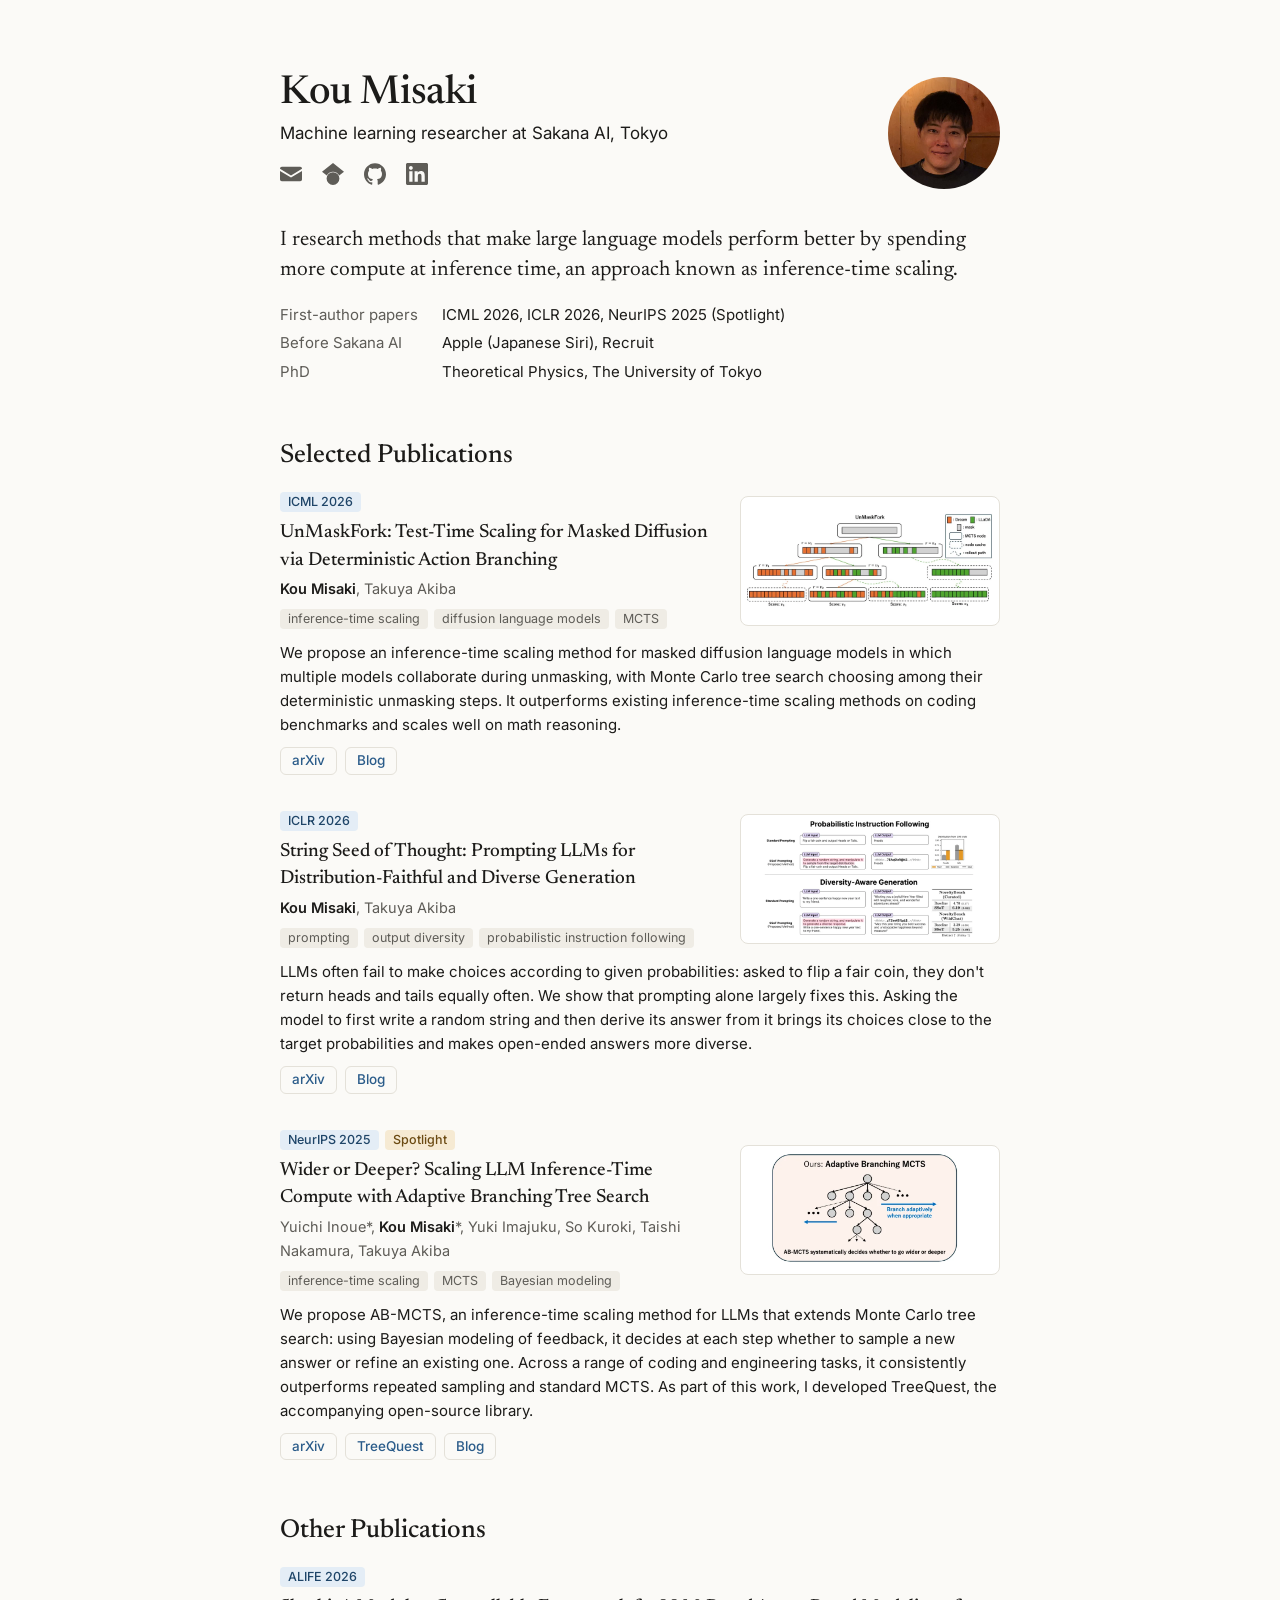
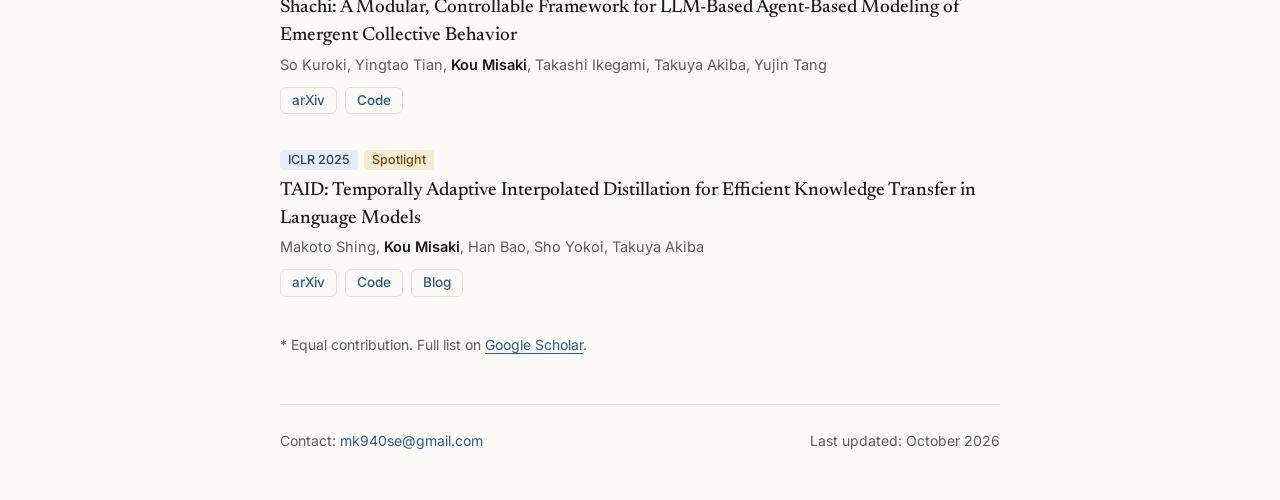
==== index.html @ fa9f0eda "Put each figure beside the title and tags with the summary below; rename sections; use the AB-MCTS s" ====
<!doctype html>
<html lang="en">
<head>
<meta charset="utf-8">
<meta name="viewport" content="width=device-width, initial-scale=1">
<title>Kou Misaki — Machine learning researcher</title>
<meta name="description" content="Kou Misaki is a machine learning researcher at Sakana AI working on inference-time scaling for large language models.">
<link rel="canonical" href="https://koumisaki.com/">
<meta property="og:type" content="profile">
<meta property="og:title" content="Kou Misaki — Machine learning researcher">
<meta property="og:description" content="Research Engineer at Sakana AI working on inference-time scaling for large language models.">
<meta property="og:url" content="https://koumisaki.com/">
<meta property="og:image" content="https://koumisaki.com/images/portrait.jpg">
<meta property="profile:first_name" content="Kou">
<meta property="profile:last_name" content="Misaki">
<meta name="twitter:card" content="summary">
<link rel="icon" type="image/svg+xml" href="/favicon.svg">
<script type="application/ld+json">
{
  "@context": "https://schema.org",
  "@type": "ProfilePage",
  "mainEntity": {
    "@type": "Person",
    "name": "Kou Misaki",
    "alternateName": "三崎 航",
    "url": "https://koumisaki.com/",
    "image": "https://koumisaki.com/images/portrait.jpg",
    "jobTitle": "Research Engineer",
    "worksFor": {"@type": "Organization", "name": "Sakana AI"},
    "alumniOf": {"@type": "CollegeOrUniversity", "name": "The University of Tokyo"},
    "sameAs": [
      "https://scholar.google.com/citations?user=8kL-3m4AAAAJ",
      "https://github.com/takkyu2",
      "https://www.linkedin.com/in/kou-misaki/"
    ]
  }
}
</script>
<link rel="preconnect" href="https://fonts.googleapis.com">
<link rel="preconnect" href="https://fonts.gstatic.com" crossorigin>
<link rel="stylesheet" href="https://fonts.googleapis.com/css2?family=Inter:wght@400;500;600&family=Newsreader:opsz,wght@6..72,400;6..72,500&display=swap">
<link rel="stylesheet" href="/style.css">
</head>
<body>
<div class="page">
<main>
<header class="profile">
<div class="intro">
<div class="intro-text">
<h1>Kou Misaki</h1>
<p class="role">Machine learning researcher at Sakana AI, Tokyo</p>
<ul class="links" role="list">
<li><a class="email" href="#" data-user="mk940se" data-domain="gmail.com" aria-label="Email" title="Email"><svg viewBox="0 0 24 24" aria-hidden="true"><path d="M2 4h20a2 2 0 0 1 2 2v.4l-12 7.2L0 6.4V6a2 2 0 0 1 2-2zm-2 4.7 12 7.2 12-7.2V18a2 2 0 0 1-2 2H2a2 2 0 0 1-2-2z"/></svg></a></li>
<li><a href="https://scholar.google.com/citations?user=8kL-3m4AAAAJ" aria-label="Google Scholar" title="Google Scholar"><svg viewBox="0 0 24 24" aria-hidden="true"><path d="M5.242 13.769L0 9.5 12 0l12 9.5-5.242 4.269C17.548 11.249 14.978 9.5 12 9.5c-2.977 0-5.548 1.748-6.758 4.269zM12 10a7 7 0 1 0 0 14 7 7 0 0 0 0-14z"/></svg></a></li>
<li><a href="https://github.com/takkyu2" aria-label="GitHub" title="GitHub"><svg viewBox="0 0 24 24" aria-hidden="true"><path d="M12 .297c-6.63 0-12 5.373-12 12 0 5.303 3.438 9.8 8.205 11.385.6.113.82-.258.82-.577 0-.285-.01-1.04-.015-2.04-3.338.724-4.042-1.61-4.042-1.61C4.422 18.07 3.633 17.7 3.633 17.7c-1.087-.744.084-.729.084-.729 1.205.084 1.838 1.236 1.838 1.236 1.07 1.835 2.809 1.305 3.495.998.108-.776.417-1.305.76-1.605-2.665-.3-5.466-1.332-5.466-5.93 0-1.31.465-2.38 1.235-3.22-.135-.303-.54-1.523.105-3.176 0 0 1.005-.322 3.3 1.23.96-.267 1.98-.399 3-.405 1.02.006 2.04.138 3 .405 2.28-1.552 3.285-1.23 3.285-1.23.645 1.653.24 2.873.12 3.176.765.84 1.23 1.91 1.23 3.22 0 4.61-2.805 5.625-5.475 5.92.42.36.81 1.096.81 2.22 0 1.606-.015 2.896-.015 3.286 0 .315.21.69.825.57C20.565 22.092 24 17.592 24 12.297c0-6.627-5.373-12-12-12"/></svg></a></li>
<li><a href="https://www.linkedin.com/in/kou-misaki/" aria-label="LinkedIn" title="LinkedIn"><svg viewBox="0 0 24 24" aria-hidden="true"><path d="M20.447 20.452h-3.554v-5.569c0-1.328-.027-3.037-1.852-3.037-1.853 0-2.136 1.445-2.136 2.939v5.667H9.351V9h3.414v1.561h.046c.477-.9 1.637-1.85 3.37-1.85 3.601 0 4.267 2.37 4.267 5.455v6.286zM5.337 7.433c-1.144 0-2.063-.926-2.063-2.065 0-1.138.92-2.063 2.063-2.063 1.14 0 2.064.925 2.064 2.063 0 1.139-.925 2.065-2.064 2.065zm1.782 13.019H3.555V9h3.564v11.452zM22.225 0H1.771C.792 0 0 .774 0 1.729v20.542C0 23.227.792 24 1.771 24h20.451C23.2 24 24 23.227 24 22.271V1.729C24 .774 23.2 0 22.222 0h.003z"/></svg></a></li>
</ul>
</div>
<img class="portrait" src="/images/portrait.jpg" width="112" height="112" alt="Portrait of Kou Misaki">
</div>
<p class="lead">I research methods that make large language models perform better by spending more compute at inference time, an approach known as inference-time scaling.</p>
<dl class="facts">
<dt>First-author papers</dt><dd>ICML&nbsp;2026, ICLR&nbsp;2026, NeurIPS&nbsp;2025&nbsp;(Spotlight)</dd>
<dt>Before Sakana AI</dt><dd>Apple (Japanese Siri), Recruit</dd>
<dt>PhD</dt><dd>Theoretical Physics, The University of Tokyo</dd>
</dl>
</header>

<section id="selected-publications" aria-labelledby="selected-heading">
<h2 id="selected-heading">Selected Publications</h2>
<ol class="papers" role="list">
<li class="paper" data-arxiv="2602.04344">
<div class="paper-head">
<div class="paper-meta">
<p class="venue"><span class="badge">ICML 2026</span></p>
<a class="paper-title" href="https://arxiv.org/abs/2602.04344">UnMaskFork: Test-Time Scaling for Masked Diffusion via Deterministic Action Branching</a>
<p class="authors"><strong>Kou Misaki</strong>, Takuya Akiba</p>
<ul class="keywords" role="list"><li>inference-time scaling</li><li>diffusion language models</li><li>MCTS</li></ul>
</div>
<a class="thumb" href="https://pub.sakana.ai/umf/" tabindex="-1" aria-hidden="true"><img src="/images/papers/unmaskfork.webp" width="720" height="280" alt="" loading="lazy" decoding="async"></a>
</div>
<p class="tldr">We propose an inference-time scaling method for masked diffusion language models in which multiple models collaborate during unmasking, with Monte Carlo tree search choosing among their deterministic unmasking steps. It outperforms existing inference-time scaling methods on coding benchmarks and scales well on math reasoning.</p>
<p class="paper-links"><a href="https://arxiv.org/abs/2602.04344">arXiv</a> <a href="https://pub.sakana.ai/umf/">Blog</a></p>
</li>
<li class="paper" data-arxiv="2510.21150">
<div class="paper-head">
<div class="paper-meta">
<p class="venue"><span class="badge">ICLR 2026</span></p>
<a class="paper-title" href="https://arxiv.org/abs/2510.21150">String Seed of Thought: Prompting LLMs for Distribution-Faithful and Diverse Generation</a>
<p class="authors"><strong>Kou Misaki</strong>, Takuya Akiba</p>
<ul class="keywords" role="list"><li>prompting</li><li>output diversity</li><li>probabilistic instruction following</li></ul>
</div>
<a class="thumb" href="https://pub.sakana.ai/ssot/" tabindex="-1" aria-hidden="true"><img src="/images/papers/ssot.webp" width="720" height="378" alt="" loading="lazy" decoding="async"></a>
</div>
<p class="tldr">LLMs often fail to make choices according to given probabilities: asked to flip a fair coin, they don't return heads and tails equally often. We show that prompting alone largely fixes this. Asking the model to first write a random string and then derive its answer from it brings its choices close to the target probabilities and makes open-ended answers more diverse.</p>
<p class="paper-links"><a href="https://arxiv.org/abs/2510.21150">arXiv</a> <a href="https://pub.sakana.ai/ssot/">Blog</a></p>
</li>
<li class="paper" data-arxiv="2503.04412">
<div class="paper-head">
<div class="paper-meta">
<p class="venue"><span class="badge">NeurIPS 2025</span> <span class="badge award">Spotlight</span></p>
<a class="paper-title" href="https://arxiv.org/abs/2503.04412">Wider or Deeper? Scaling LLM Inference-Time Compute with Adaptive Branching Tree Search</a>
<p class="authors">Yuichi Inoue*, <strong>Kou Misaki</strong>*, Yuki Imajuku, So Kuroki, Taishi Nakamura, Takuya Akiba</p>
<ul class="keywords" role="list"><li>inference-time scaling</li><li>MCTS</li><li>Bayesian modeling</li></ul>
</div>
<a class="thumb" href="https://sakana.ai/ab-mcts/" tabindex="-1" aria-hidden="true"><img src="/images/papers/ab-mcts-schematic.webp" width="720" height="411" alt="" loading="lazy" decoding="async"></a>
</div>
<p class="tldr">We propose AB-MCTS, an inference-time scaling method for LLMs that extends Monte Carlo tree search: using Bayesian modeling of feedback, it decides at each step whether to sample a new answer or refine an existing one. Across a range of coding and engineering tasks, it consistently outperforms repeated sampling and standard MCTS. As part of this work, I developed TreeQuest, the accompanying open-source library.</p>
<p class="paper-links"><a href="https://arxiv.org/abs/2503.04412">arXiv</a> <a href="https://github.com/SakanaAI/treequest">TreeQuest</a> <a href="https://sakana.ai/ab-mcts/">Blog</a></p>
</li>
</ol>
</section>

<section id="other-publications" aria-labelledby="other-heading">
<h2 id="other-heading">Other Publications</h2>
<ol class="papers" role="list">
<li class="paper" data-arxiv="2509.21862">
<div class="paper-head">
<div class="paper-meta">
<p class="venue"><span class="badge">ALIFE 2026</span></p>
<a class="paper-title" href="https://arxiv.org/abs/2509.21862">Shachi: A Modular, Controllable Framework for LLM-Based Agent-Based Modeling of Emergent Collective Behavior</a>
<p class="authors">So Kuroki, Yingtao Tian, <strong>Kou Misaki</strong>, Takashi Ikegami, Takuya Akiba, Yujin Tang</p>
</div>
</div>
<p class="paper-links"><a href="https://arxiv.org/abs/2509.21862">arXiv</a> <a href="https://github.com/SakanaAI/shachi">Code</a></p>
</li>
<li class="paper" data-arxiv="2501.16937">
<div class="paper-head">
<div class="paper-meta">
<p class="venue"><span class="badge">ICLR 2025</span> <span class="badge award">Spotlight</span></p>
<a class="paper-title" href="https://arxiv.org/abs/2501.16937">TAID: Temporally Adaptive Interpolated Distillation for Efficient Knowledge Transfer in Language Models</a>
<p class="authors">Makoto Shing, <strong>Kou Misaki</strong>, Han Bao, Sho Yokoi, Takuya Akiba</p>
</div>
</div>
<p class="paper-links"><a href="https://arxiv.org/abs/2501.16937">arXiv</a> <a href="https://github.com/SakanaAI/TAID">Code</a> <a href="https://sakana.ai/taid/">Blog</a></p>
</li>
</ol>
<p class="legend">* Equal contribution. Full list on <a href="https://scholar.google.com/citations?user=8kL-3m4AAAAJ">Google Scholar</a>.</p>
</section>
</main>
<footer class="footer">
<p>Contact: <a class="email-address" href="#" data-user="mk940se" data-domain="gmail.com">Email</a><noscript> (mk940se [at] gmail.com)</noscript></p>
<p>Last updated: October 2026</p>
</footer>
</div>
<script>
document.querySelectorAll('a[data-user][data-domain]').forEach(function (a) {
  var address = a.getAttribute('data-user') + '@' + a.getAttribute('data-domain');
  a.href = 'mailto:' + address;
  if (a.classList.contains('email-address')) a.textContent = address;
});
</script>
</body>
</html>
---- style.css ----
:root {
  --bg: #fbfaf7;
  --text: #1c1b19;
  --text-secondary: #5e5c57;
  --accent: #2b5c8a;
  --border: #e4e1d9;
  --hover: #efece5;
  --badge-bg: #e4edf6;
  --badge-text: #1f4568;
  --award-bg: #f6ead3;
  --award-text: #6b4a12;
  --tag-bg: #efece5;
  --font-serif: "Newsreader", "Iowan Old Style", Georgia, "Times New Roman", serif;
  --font-sans: "Inter", -apple-system, BlinkMacSystemFont, "Segoe UI", Roboto, "Helvetica Neue", Arial, sans-serif;
  color-scheme: light dark;
}

@media (prefers-color-scheme: dark) {
  :root {
    --bg: #151513;
    --text: #ecebe6;
    --text-secondary: #a9a69e;
    --accent: #8fb6de;
    --border: #2e2d2a;
    --hover: #232220;
    --badge-bg: #1d2a38;
    --badge-text: #b4cfeb;
    --award-bg: #33291a;
    --award-text: #ecc98a;
    --tag-bg: #262522;
  }
}

*, *::before, *::after { box-sizing: border-box; }

body {
  margin: 0;
  background: var(--bg);
  color: var(--text);
  font-family: var(--font-sans);
  font-size: 16px;
  line-height: 1.65;
  -webkit-text-size-adjust: 100%;
}

.page { max-width: 760px; margin: 0 auto; padding: 72px 20px 0; }

a { color: var(--accent); text-decoration: none; }
a:hover { text-decoration: underline; text-underline-offset: 3px; }
a:focus-visible { outline: 2px solid var(--accent); outline-offset: 2px; border-radius: 2px; }

.intro { display: flex; align-items: center; gap: 28px; }
.portrait { width: 112px; height: 112px; border-radius: 50%; object-fit: cover; flex-shrink: 0; }
.intro-text { flex: 1; min-width: 0; }
h1 { font-family: var(--font-serif); font-weight: 500; font-size: 40px; line-height: 1.1; letter-spacing: -0.01em; margin: 0; }
.role { margin: 6px 0 8px; font-size: 17px; line-height: 1.4; }
.links { list-style: none; padding: 0; margin: 0 0 0 -9px; display: flex; flex-wrap: wrap; gap: 2px; }
.links a { display: flex; align-items: center; justify-content: center; width: 40px; height: 40px; border-radius: 50%; color: var(--text-secondary); }
.links a:hover { color: var(--accent); background: var(--hover); }
.links a:focus-visible { border-radius: 50%; }
.links svg { width: 22px; height: 22px; fill: currentColor; }

.lead { font-family: var(--font-serif); font-size: 21px; line-height: 1.45; margin: 32px 0 16px; }
.facts { display: grid; grid-template-columns: max-content 1fr; gap: 4px 24px; margin: 0; font-size: 15px; }
.facts dt { color: var(--text-secondary); }
.facts dd { margin: 0; }

h2 { font-family: var(--font-serif); font-weight: 500; font-size: 26px; line-height: 1.2; margin: 56px 0 20px; }
section p { margin: 0; }

.papers { list-style: none; padding: 0; margin: 0; }
.paper { margin: 0 0 36px; }
.paper-head { display: flex; gap: 24px; align-items: center; }
.paper-meta { flex: 1; min-width: 0; }
.paper p { margin: 4px 0 0; }
.paper .venue { display: flex; flex-wrap: wrap; gap: 6px; margin: 0 0 6px; }
.badge { font-size: 12.5px; font-weight: 500; line-height: 1.6; padding: 0 8px; border-radius: 4px; background: var(--badge-bg); color: var(--badge-text); }
.badge.award { background: var(--award-bg); color: var(--award-text); }
.paper-title { font-family: var(--font-serif); font-size: 19px; font-weight: 500; line-height: 1.35; color: var(--text); overflow-wrap: anywhere; }
.authors { color: var(--text-secondary); font-size: 14.5px; }
.authors strong { color: var(--text); font-weight: 600; }
.keywords { list-style: none; padding: 0; margin: 8px 0 0; display: flex; flex-wrap: wrap; gap: 6px; }
.keywords li { font-size: 12.5px; line-height: 1.6; padding: 0 8px; border-radius: 4px; background: var(--tag-bg); color: var(--text-secondary); }
.tldr { font-size: 15px; line-height: 1.6; }
.paper .tldr { margin-top: 12px; }
.paper .paper-links { display: flex; flex-wrap: wrap; gap: 8px; margin-top: 10px; }
.paper-links a { font-size: 13.5px; font-weight: 500; line-height: 1; padding: 6px 11px; border: 1px solid var(--border); border-radius: 6px; }
.paper-links a:hover { border-color: var(--accent); text-decoration: none; }
.thumb { position: relative; flex: none; width: 260px; aspect-ratio: 2 / 1; background: #fff; border: 1px solid var(--border); border-radius: 8px; }
.thumb:hover { border-color: var(--accent); }
.thumb img { position: absolute; inset: 6px; width: calc(100% - 12px); height: calc(100% - 12px); object-fit: contain; }
.legend { color: var(--text-secondary); font-size: 14px; }
.legend a { text-decoration: underline; text-underline-offset: 3px; }

.footer { margin-top: 48px; padding: 24px 0 48px; border-top: 1px solid var(--border); color: var(--text-secondary); font-size: 14px; display: flex; flex-wrap: wrap; justify-content: space-between; gap: 4px 24px; }
.footer p { margin: 0; }

@media (max-width: 600px) {
  .page { padding-top: 40px; }
  .intro { gap: 18px; }
  .portrait { width: 84px; height: 84px; }
  h1 { font-size: 30px; }
  .role { font-size: 15px; margin: 4px 0; }
  .lead { font-size: 19px; margin-top: 24px; }
  .facts { grid-template-columns: 1fr; gap: 0; }
  .facts dd + dt { margin-top: 8px; }
  .paper-head { flex-direction: column; align-items: stretch; gap: 12px; }
  .thumb { order: -1; width: 100%; }
  h2 { margin-top: 44px; }
}

@media (max-width: 360px) {
  .portrait { width: 72px; height: 72px; }
  .links { margin-left: -7px; gap: 0; }
  .links a { width: 36px; height: 36px; }
}
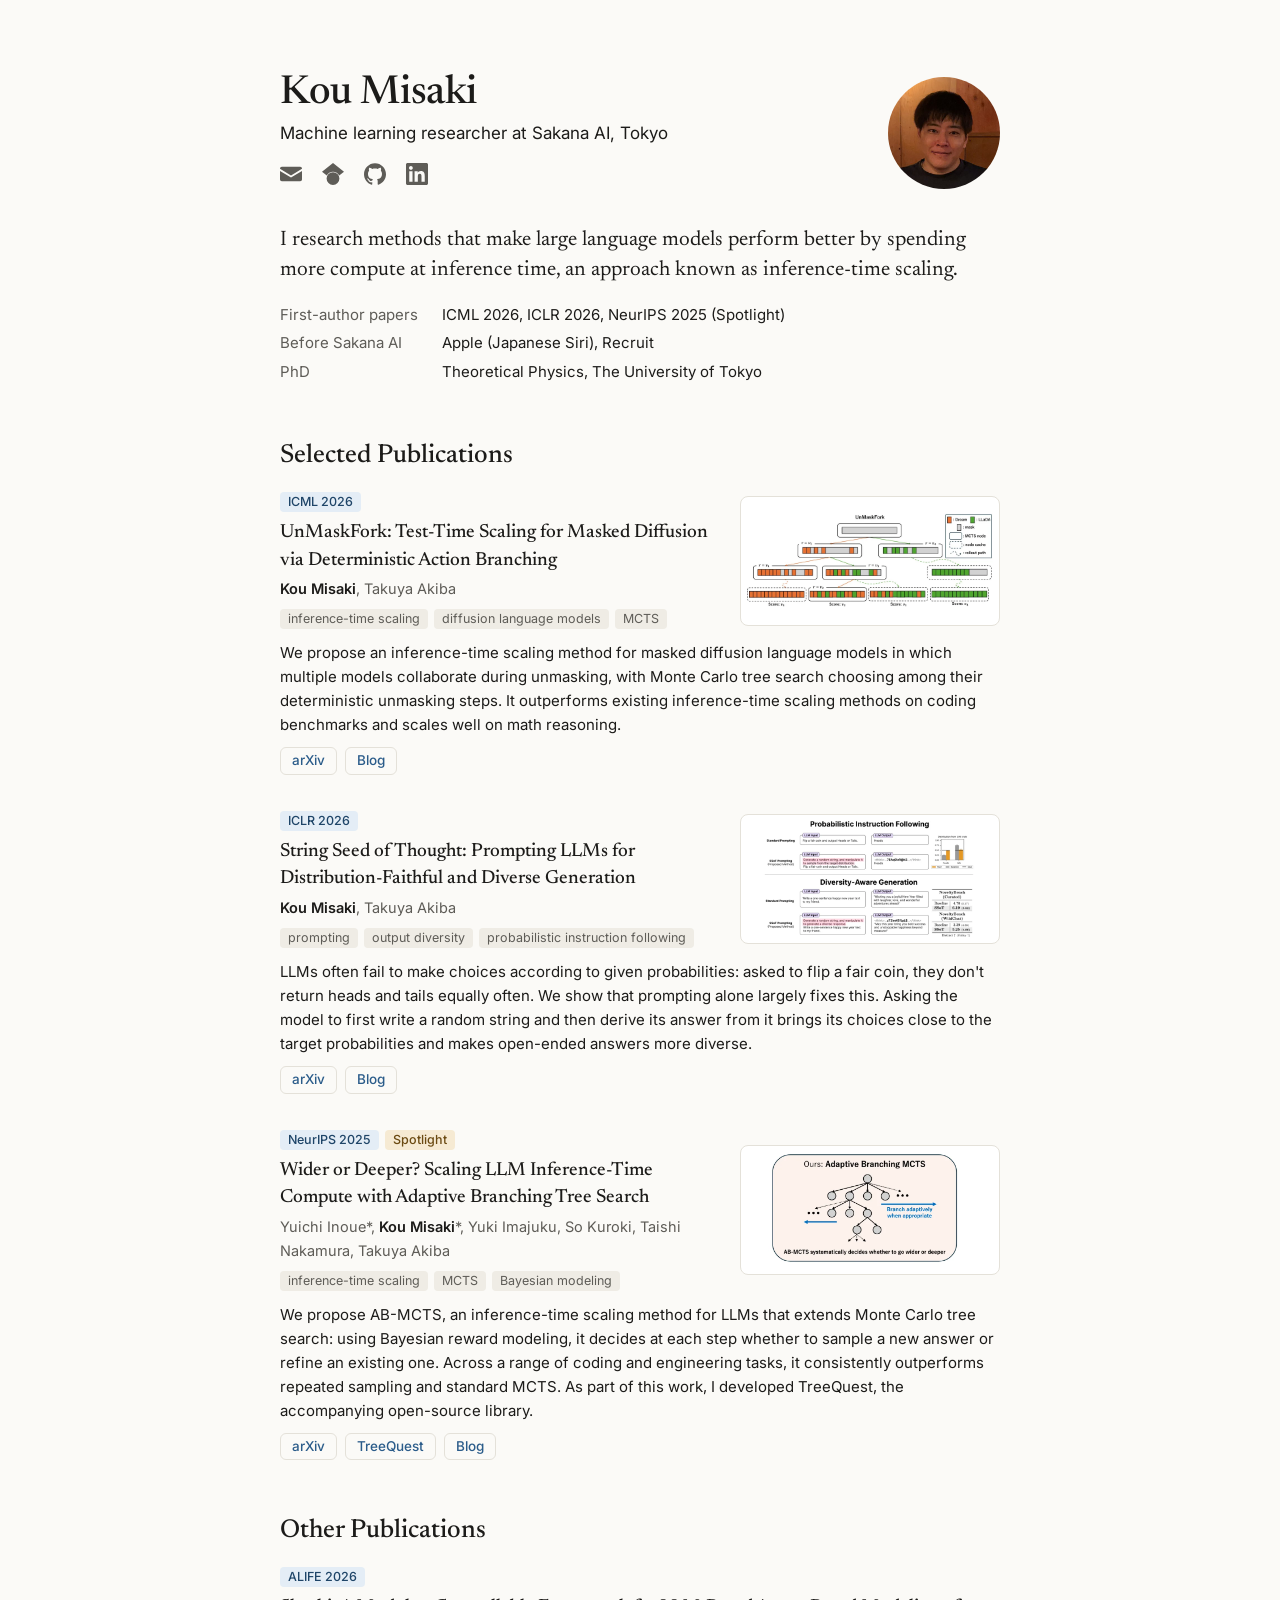
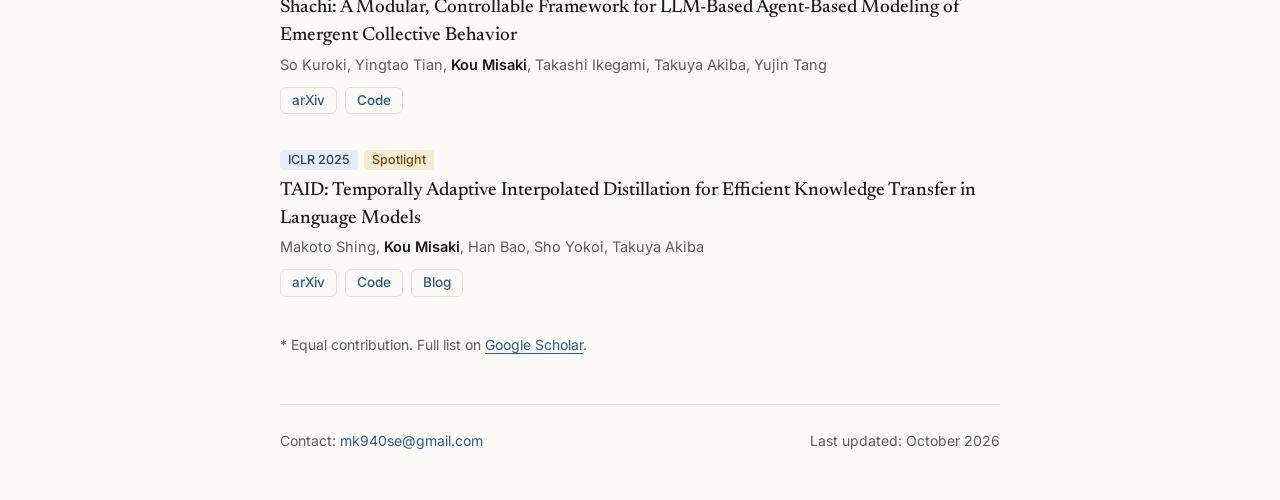
==== commit fdac8645: "Describe AB-MCTS as using Bayesian reward modeling Co-Authored-By: Claude Opus 5.5 <noreply@anthropi" ====
--- a/index.html
+++ b/index.html
@@ -105,7 +105,7 @@
 </div>
 <a class="thumb" href="https://sakana.ai/ab-mcts/" tabindex="-1" aria-hidden="true"><img src="/images/papers/ab-mcts-schematic.webp" width="720" height="411" alt="" loading="lazy" decoding="async"></a>
 </div>
-<p class="tldr">We propose AB-MCTS, an inference-time scaling method for LLMs that extends Monte Carlo tree search: using Bayesian modeling of feedback, it decides at each step whether to sample a new answer or refine an existing one. Across a range of coding and engineering tasks, it consistently outperforms repeated sampling and standard MCTS. As part of this work, I developed TreeQuest, the accompanying open-source library.</p>
+<p class="tldr">We propose AB-MCTS, an inference-time scaling method for LLMs that extends Monte Carlo tree search: using Bayesian reward modeling, it decides at each step whether to sample a new answer or refine an existing one. Across a range of coding and engineering tasks, it consistently outperforms repeated sampling and standard MCTS. As part of this work, I developed TreeQuest, the accompanying open-source library.</p>
 <p class="paper-links"><a href="https://arxiv.org/abs/2503.04412">arXiv</a> <a href="https://github.com/SakanaAI/treequest">TreeQuest</a> <a href="https://sakana.ai/ab-mcts/">Blog</a></p>
 </li>
 </ol>
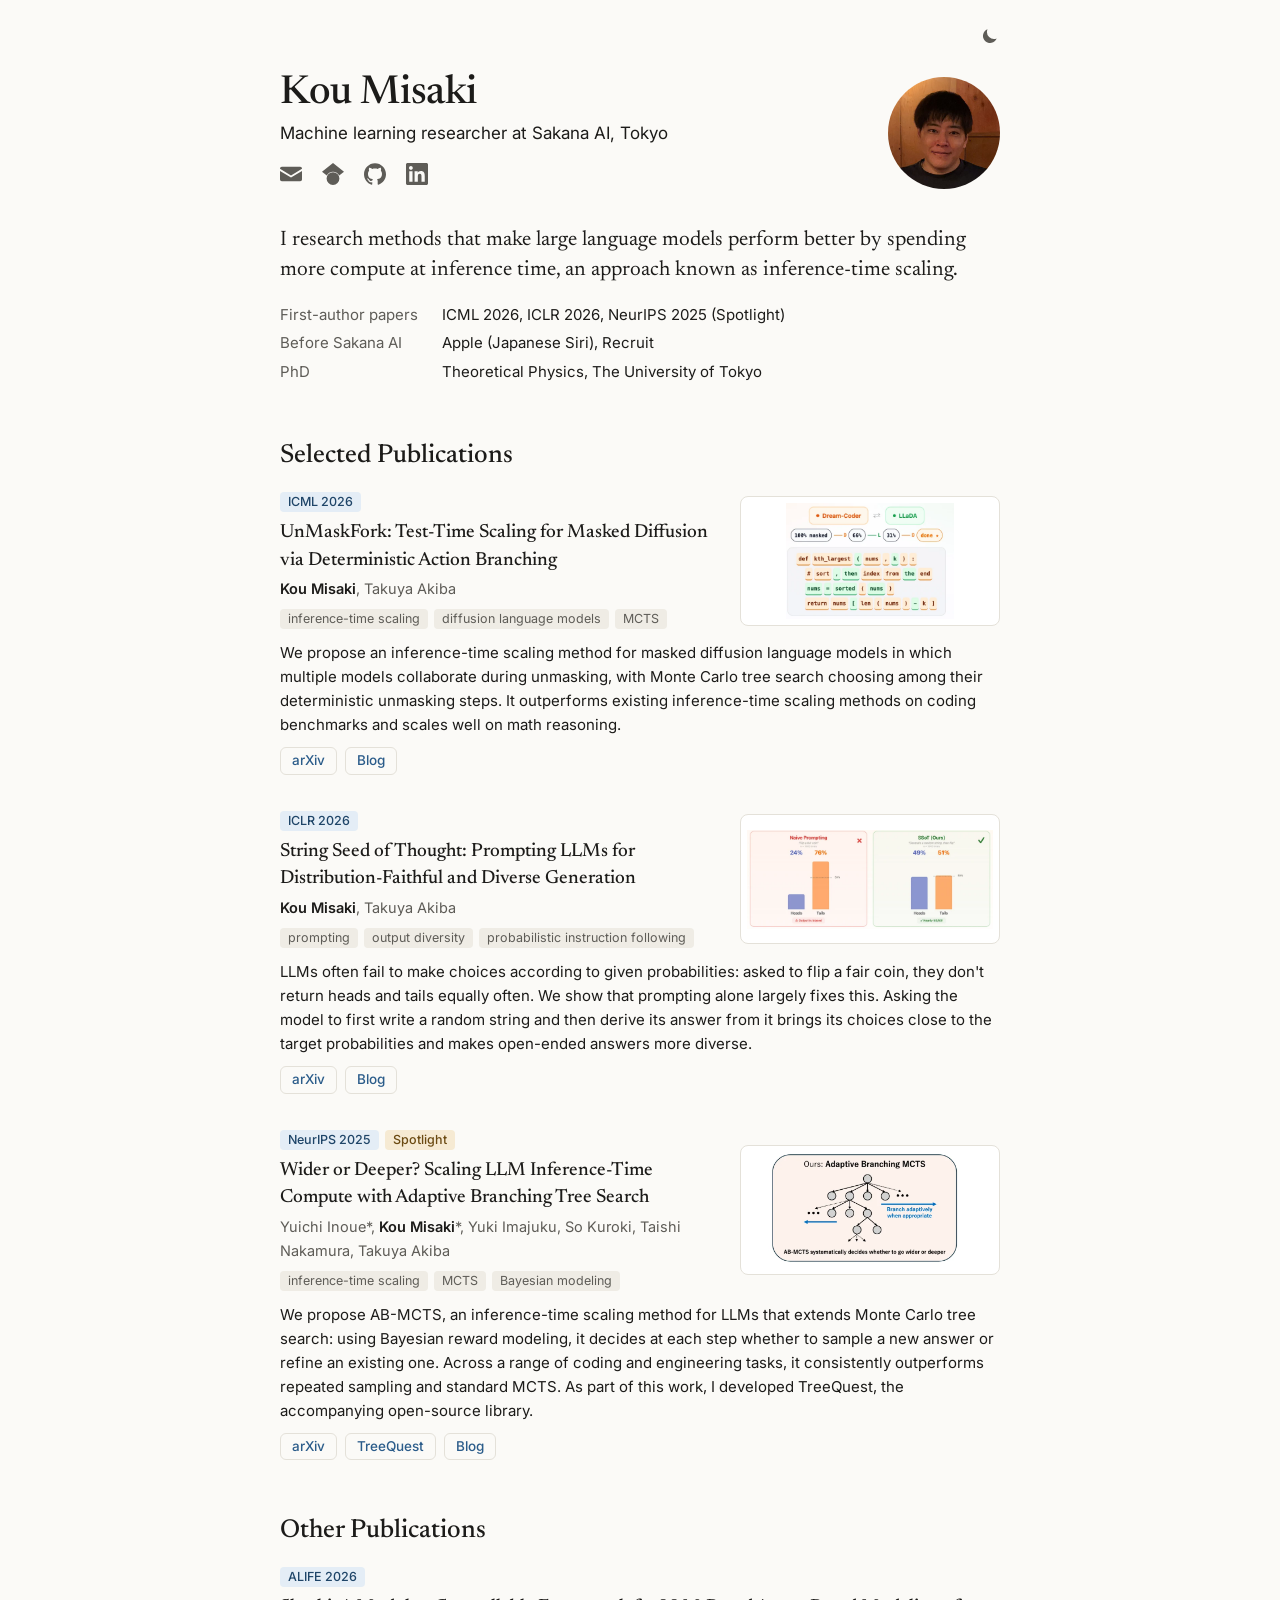
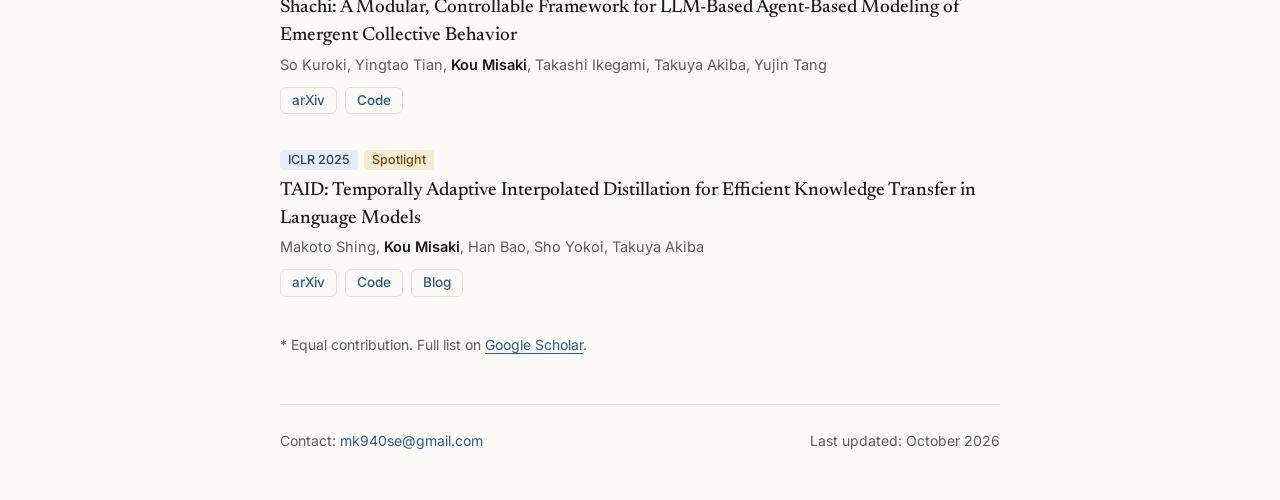
==== commit 2d8bf074: "Animate the UMF and SSoT figures and add a light/dark toggle The two blog animations are short muted" ====
--- a/index.html
+++ b/index.html
@@ -40,9 +40,16 @@
 <link rel="preconnect" href="https://fonts.gstatic.com" crossorigin>
 <link rel="stylesheet" href="https://fonts.googleapis.com/css2?family=Inter:wght@400;500;600&family=Newsreader:opsz,wght@6..72,400;6..72,500&display=swap">
 <link rel="stylesheet" href="/style.css">
+<script>
+try {
+  var theme = localStorage.getItem('theme');
+  if (theme === 'light' || theme === 'dark') document.documentElement.dataset.theme = theme;
+} catch (e) {}
+</script>
 </head>
 <body>
 <div class="page">
+<button class="theme-toggle" type="button" aria-label="Switch theme" title="Switch theme" hidden><svg class="moon" viewBox="0 0 24 24" aria-hidden="true"><path d="M20 15A8.5 8.5 0 0 1 9 4a8.5 8.5 0 1 0 11 11z"/></svg><svg class="sun" viewBox="0 0 24 24" aria-hidden="true"><circle cx="12" cy="12" r="4.5"/><path d="M12 1.5v3m0 15v3M1.5 12h3m15 0h3M4.6 4.6l2.1 2.1m10.6 10.6 2.1 2.1M4.6 19.4l2.1-2.1M17.3 6.7l2.1-2.1" fill="none" stroke="currentColor" stroke-width="2" stroke-linecap="round"/></svg></button>
 <main>
 <header class="profile">
 <div class="intro">
@@ -77,7 +84,7 @@
 <p class="authors"><strong>Kou Misaki</strong>, Takuya Akiba</p>
 <ul class="keywords" role="list"><li>inference-time scaling</li><li>diffusion language models</li><li>MCTS</li></ul>
 </div>
-<a class="thumb" href="https://pub.sakana.ai/umf/" tabindex="-1" aria-hidden="true"><img src="/images/papers/unmaskfork.webp" width="720" height="280" alt="" loading="lazy" decoding="async"></a>
+<a class="thumb" href="https://pub.sakana.ai/umf/" tabindex="-1" aria-hidden="true"><video src="/images/papers/umf.mp4" poster="/images/papers/umf-poster.webp" width="500" height="344" muted loop playsinline preload="none"></video></a>
 </div>
 <p class="tldr">We propose an inference-time scaling method for masked diffusion language models in which multiple models collaborate during unmasking, with Monte Carlo tree search choosing among their deterministic unmasking steps. It outperforms existing inference-time scaling methods on coding benchmarks and scales well on math reasoning.</p>
 <p class="paper-links"><a href="https://arxiv.org/abs/2602.04344">arXiv</a> <a href="https://pub.sakana.ai/umf/">Blog</a></p>
@@ -90,7 +97,7 @@
 <p class="authors"><strong>Kou Misaki</strong>, Takuya Akiba</p>
 <ul class="keywords" role="list"><li>prompting</li><li>output diversity</li><li>probabilistic instruction following</li></ul>
 </div>
-<a class="thumb" href="https://pub.sakana.ai/ssot/" tabindex="-1" aria-hidden="true"><img src="/images/papers/ssot.webp" width="720" height="378" alt="" loading="lazy" decoding="async"></a>
+<a class="thumb" href="https://pub.sakana.ai/ssot/" tabindex="-1" aria-hidden="true"><video src="/images/papers/ssot.mp4" poster="/images/papers/ssot-poster.webp" width="720" height="290" muted loop playsinline preload="none"></video></a>
 </div>
 <p class="tldr">LLMs often fail to make choices according to given probabilities: asked to flip a fair coin, they don't return heads and tails equally often. We show that prompting alone largely fixes this. Asking the model to first write a random string and then derive its answer from it brings its choices close to the target probabilities and makes open-ended answers more diverse.</p>
 <p class="paper-links"><a href="https://arxiv.org/abs/2510.21150">arXiv</a> <a href="https://pub.sakana.ai/ssot/">Blog</a></p>
@@ -149,6 +156,49 @@
   a.href = 'mailto:' + address;
   if (a.classList.contains('email-address')) a.textContent = address;
 });
+
+(function () {
+  var toggle = document.querySelector('.theme-toggle');
+  var system = matchMedia('(prefers-color-scheme: dark)');
+  function saved() {
+    try { return localStorage.getItem('theme'); } catch (e) { return null; }
+  }
+  function current() {
+    var theme = saved();
+    return theme === 'light' || theme === 'dark' ? theme : system.matches ? 'dark' : 'light';
+  }
+  function show(theme) {
+    var label = 'Switch to ' + (theme === 'dark' ? 'light' : 'dark') + ' theme';
+    document.documentElement.dataset.theme = theme;
+    toggle.setAttribute('aria-label', label);
+    toggle.title = label;
+  }
+  toggle.addEventListener('click', function () {
+    var theme = document.documentElement.dataset.theme === 'dark' ? 'light' : 'dark';
+    try {
+      // Choosing what the system already shows means "follow the system" again.
+      if (theme === (system.matches ? 'dark' : 'light')) localStorage.removeItem('theme');
+      else localStorage.setItem('theme', theme);
+    } catch (e) {}
+    show(theme);
+  });
+  system.addEventListener('change', function () { show(current()); });
+  show(current());
+  toggle.hidden = false;
+})();
+
+(function () {
+  // Play the figure animations only while on screen, and never for people who ask for less motion.
+  var videos = document.querySelectorAll('.thumb video');
+  if (!('IntersectionObserver' in window) || matchMedia('(prefers-reduced-motion: reduce)').matches) return;
+  var observer = new IntersectionObserver(function (entries) {
+    entries.forEach(function (entry) {
+      if (entry.isIntersecting) entry.target.play().catch(function () {});
+      else entry.target.pause();
+    });
+  }, { threshold: 0.5 });
+  videos.forEach(function (video) { observer.observe(video); });
+})();
 </script>
 </body>
 </html>
--- a/style.css
+++ b/style.css
@@ -15,8 +15,11 @@
   color-scheme: light dark;
 }
 
+/* The theme toggle sets data-theme; without a choice the system setting decides. */
+:root[data-theme="light"] { color-scheme: light; }
+
 @media (prefers-color-scheme: dark) {
-  :root {
+  :root:not([data-theme="light"]) {
     --bg: #151513;
     --text: #ecebe6;
     --text-secondary: #a9a69e;
@@ -31,6 +34,21 @@
   }
 }
 
+:root[data-theme="dark"] {
+  --bg: #151513;
+  --text: #ecebe6;
+  --text-secondary: #a9a69e;
+  --accent: #8fb6de;
+  --border: #2e2d2a;
+  --hover: #232220;
+  --badge-bg: #1d2a38;
+  --badge-text: #b4cfeb;
+  --award-bg: #33291a;
+  --award-text: #ecc98a;
+  --tag-bg: #262522;
+  color-scheme: dark;
+}
+
 *, *::before, *::after { box-sizing: border-box; }
 
 body {
@@ -43,7 +61,15 @@
   -webkit-text-size-adjust: 100%;
 }
 
-.page { max-width: 760px; margin: 0 auto; padding: 72px 20px 0; }
+.page { position: relative; max-width: 760px; margin: 0 auto; padding: 72px 20px 0; }
+
+.theme-toggle { position: absolute; top: 16px; right: 10px; display: flex; align-items: center; justify-content: center; width: 40px; height: 40px; padding: 0; border: 0; border-radius: 50%; background: none; color: var(--text-secondary); cursor: pointer; }
+.theme-toggle[hidden] { display: none; }
+.theme-toggle:hover { color: var(--accent); background: var(--hover); }
+.theme-toggle:focus-visible { outline: 2px solid var(--accent); outline-offset: 2px; }
+.theme-toggle svg { width: 20px; height: 20px; fill: currentColor; }
+.theme-toggle .sun, :root[data-theme="dark"] .theme-toggle .moon { display: none; }
+:root[data-theme="dark"] .theme-toggle .sun { display: block; }
 
 a { color: var(--accent); text-decoration: none; }
 a:hover { text-decoration: underline; text-underline-offset: 3px; }
@@ -88,7 +114,7 @@
 .paper-links a:hover { border-color: var(--accent); text-decoration: none; }
 .thumb { position: relative; flex: none; width: 260px; aspect-ratio: 2 / 1; background: #fff; border: 1px solid var(--border); border-radius: 8px; }
 .thumb:hover { border-color: var(--accent); }
-.thumb img { position: absolute; inset: 6px; width: calc(100% - 12px); height: calc(100% - 12px); object-fit: contain; }
+.thumb img, .thumb video { position: absolute; inset: 6px; width: calc(100% - 12px); height: calc(100% - 12px); object-fit: contain; }
 .legend { color: var(--text-secondary); font-size: 14px; }
 .legend a { text-decoration: underline; text-underline-offset: 3px; }
 
@@ -96,7 +122,8 @@
 .footer p { margin: 0; }
 
 @media (max-width: 600px) {
-  .page { padding-top: 40px; }
+  .page { padding-top: 56px; }
+  .theme-toggle { top: 8px; }
   .intro { gap: 18px; }
   .portrait { width: 84px; height: 84px; }
   h1 { font-size: 30px; }
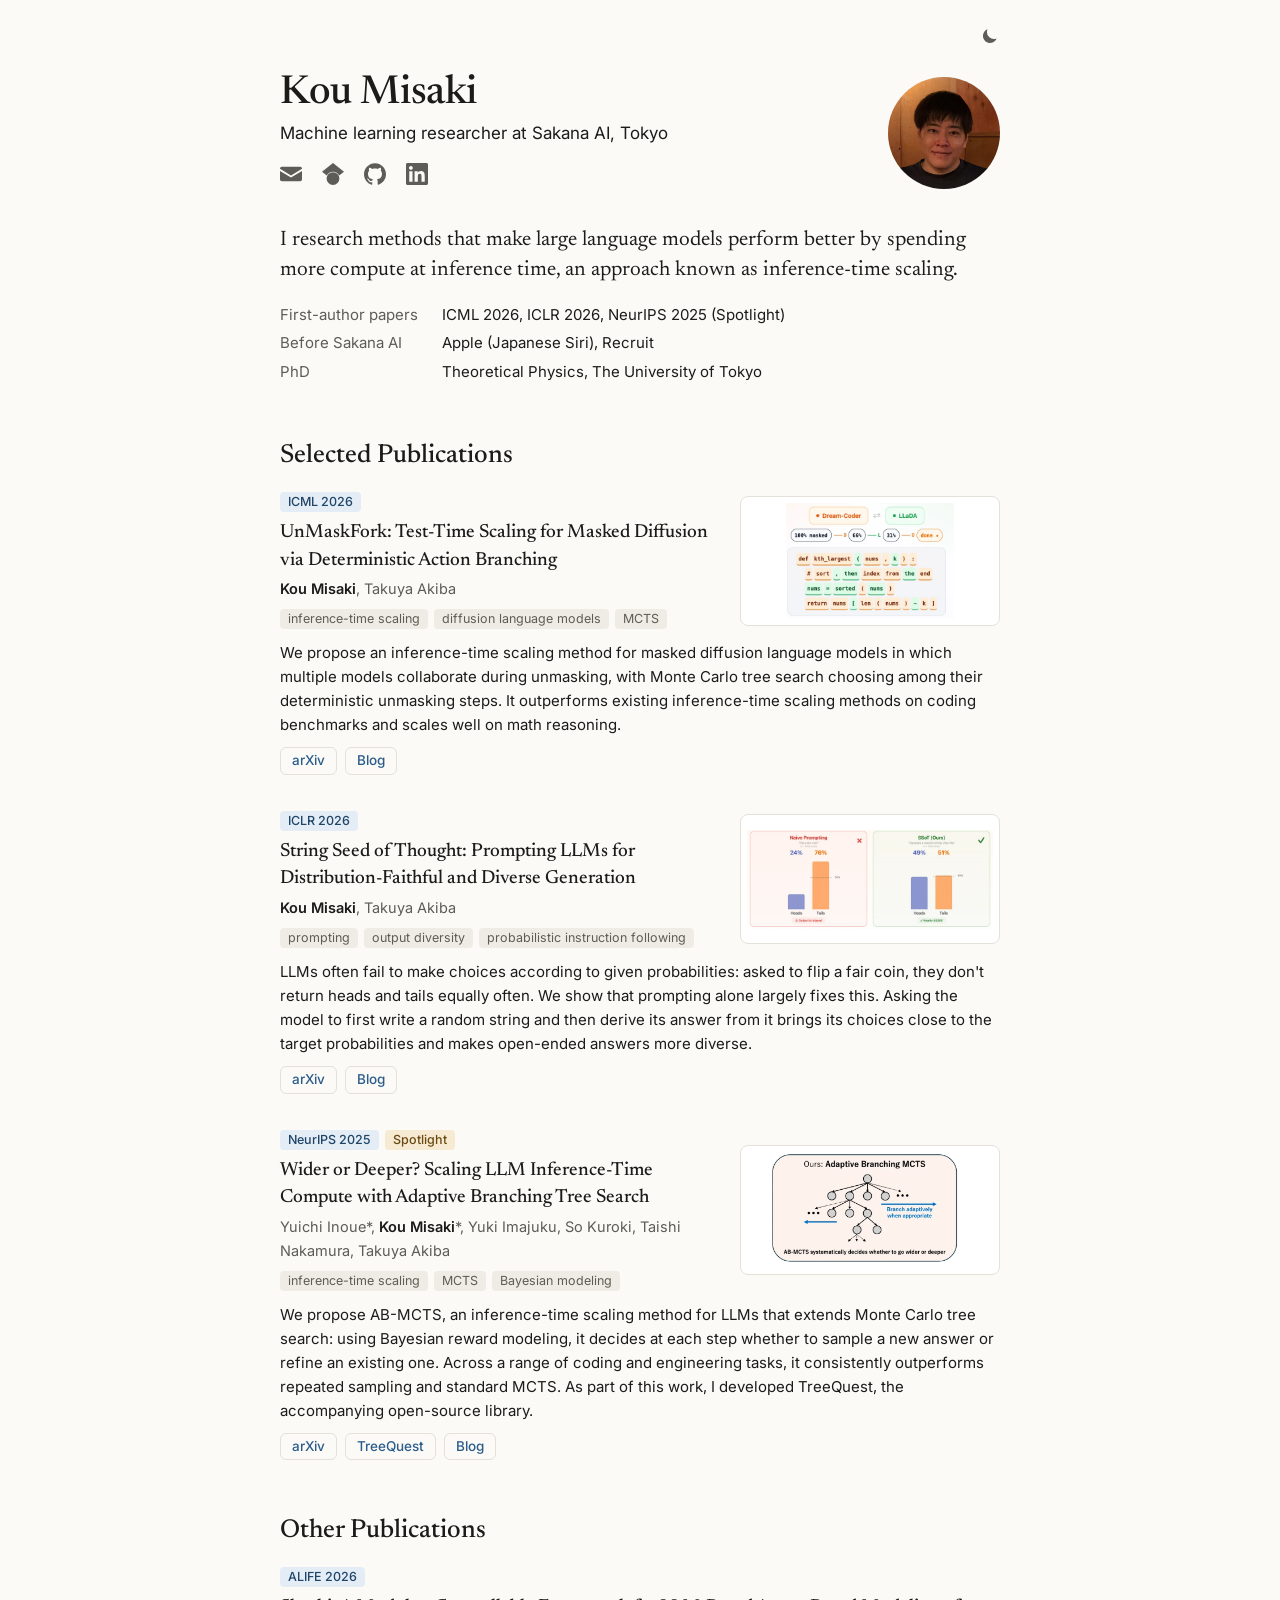
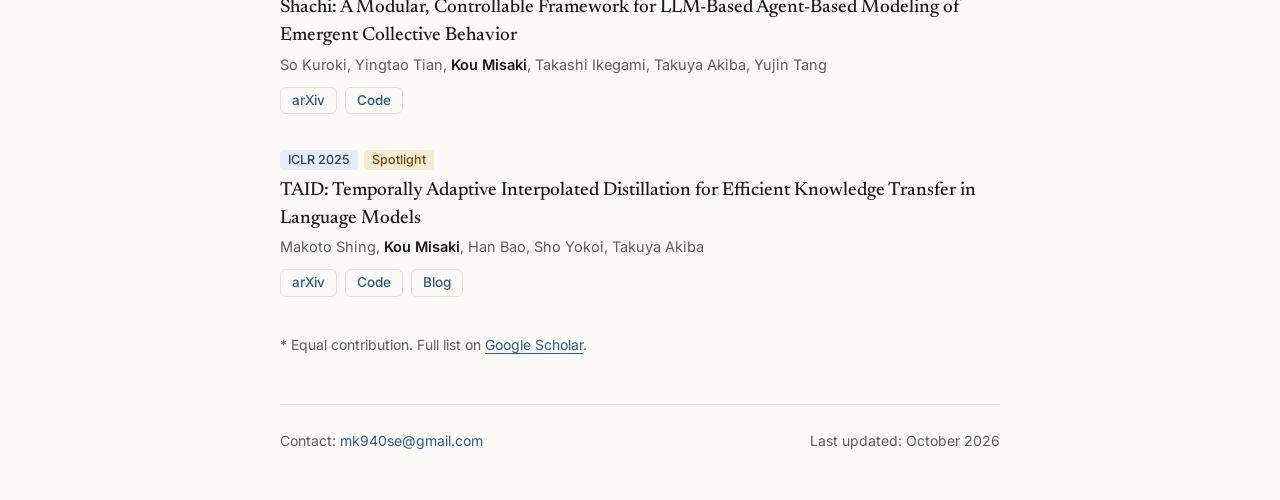
==== commit 82631c63: "Align preview text with the page, dim figures in dark mode, print in light Link previews said Resear" ====
--- a/index.html
+++ b/index.html
@@ -4,11 +4,11 @@
 <meta charset="utf-8">
 <meta name="viewport" content="width=device-width, initial-scale=1">
 <title>Kou Misaki — Machine learning researcher</title>
-<meta name="description" content="Kou Misaki is a machine learning researcher at Sakana AI working on inference-time scaling for large language models.">
+<meta name="description" content="Kou Misaki is a machine learning researcher at Sakana AI working on inference-time scaling for LLMs, with first-author papers at ICML, ICLR and NeurIPS.">
 <link rel="canonical" href="https://koumisaki.com/">
 <meta property="og:type" content="profile">
 <meta property="og:title" content="Kou Misaki — Machine learning researcher">
-<meta property="og:description" content="Research Engineer at Sakana AI working on inference-time scaling for large language models.">
+<meta property="og:description" content="Machine learning researcher at Sakana AI working on inference-time scaling for LLMs, with first-author papers at ICML, ICLR and NeurIPS.">
 <meta property="og:url" content="https://koumisaki.com/">
 <meta property="og:image" content="https://koumisaki.com/images/portrait.jpg">
 <meta property="profile:first_name" content="Kou">
--- a/style.css
+++ b/style.css
@@ -10,15 +10,16 @@
   --award-bg: #f6ead3;
   --award-text: #6b4a12;
   --tag-bg: #efece5;
+  --figure-brightness: 1;
   --font-serif: "Newsreader", "Iowan Old Style", Georgia, "Times New Roman", serif;
   --font-sans: "Inter", -apple-system, BlinkMacSystemFont, "Segoe UI", Roboto, "Helvetica Neue", Arial, sans-serif;
   color-scheme: light dark;
 }
 
-/* The theme toggle sets data-theme; without a choice the system setting decides. */
+/* The theme toggle sets data-theme; without a choice the system setting decides. Print always uses the light colours. */
 :root[data-theme="light"] { color-scheme: light; }
 
-@media (prefers-color-scheme: dark) {
+@media screen and (prefers-color-scheme: dark) {
   :root:not([data-theme="light"]) {
     --bg: #151513;
     --text: #ecebe6;
@@ -31,22 +32,26 @@
     --award-bg: #33291a;
     --award-text: #ecc98a;
     --tag-bg: #262522;
+    --figure-brightness: 0.88;
   }
 }
 
-:root[data-theme="dark"] {
-  --bg: #151513;
-  --text: #ecebe6;
-  --text-secondary: #a9a69e;
-  --accent: #8fb6de;
-  --border: #2e2d2a;
-  --hover: #232220;
-  --badge-bg: #1d2a38;
-  --badge-text: #b4cfeb;
-  --award-bg: #33291a;
-  --award-text: #ecc98a;
-  --tag-bg: #262522;
-  color-scheme: dark;
+@media screen {
+  :root[data-theme="dark"] {
+    --bg: #151513;
+    --text: #ecebe6;
+    --text-secondary: #a9a69e;
+    --accent: #8fb6de;
+    --border: #2e2d2a;
+    --hover: #232220;
+    --badge-bg: #1d2a38;
+    --badge-text: #b4cfeb;
+    --award-bg: #33291a;
+    --award-text: #ecc98a;
+    --tag-bg: #262522;
+    --figure-brightness: 0.88;
+    color-scheme: dark;
+  }
 }
 
 *, *::before, *::after { box-sizing: border-box; }
@@ -112,7 +117,7 @@
 .paper .paper-links { display: flex; flex-wrap: wrap; gap: 8px; margin-top: 10px; }
 .paper-links a { font-size: 13.5px; font-weight: 500; line-height: 1; padding: 6px 11px; border: 1px solid var(--border); border-radius: 6px; }
 .paper-links a:hover { border-color: var(--accent); text-decoration: none; }
-.thumb { position: relative; flex: none; width: 260px; aspect-ratio: 2 / 1; background: #fff; border: 1px solid var(--border); border-radius: 8px; }
+.thumb { position: relative; flex: none; width: 260px; aspect-ratio: 2 / 1; background: #fff; border: 1px solid var(--border); border-radius: 8px; filter: brightness(var(--figure-brightness)); }
 .thumb:hover { border-color: var(--accent); }
 .thumb img, .thumb video { position: absolute; inset: 6px; width: calc(100% - 12px); height: calc(100% - 12px); object-fit: contain; }
 .legend { color: var(--text-secondary); font-size: 14px; }
@@ -141,3 +146,7 @@
   .links { margin-left: -7px; gap: 0; }
   .links a { width: 36px; height: 36px; }
 }
+
+@media print {
+  .theme-toggle { display: none; }
+}
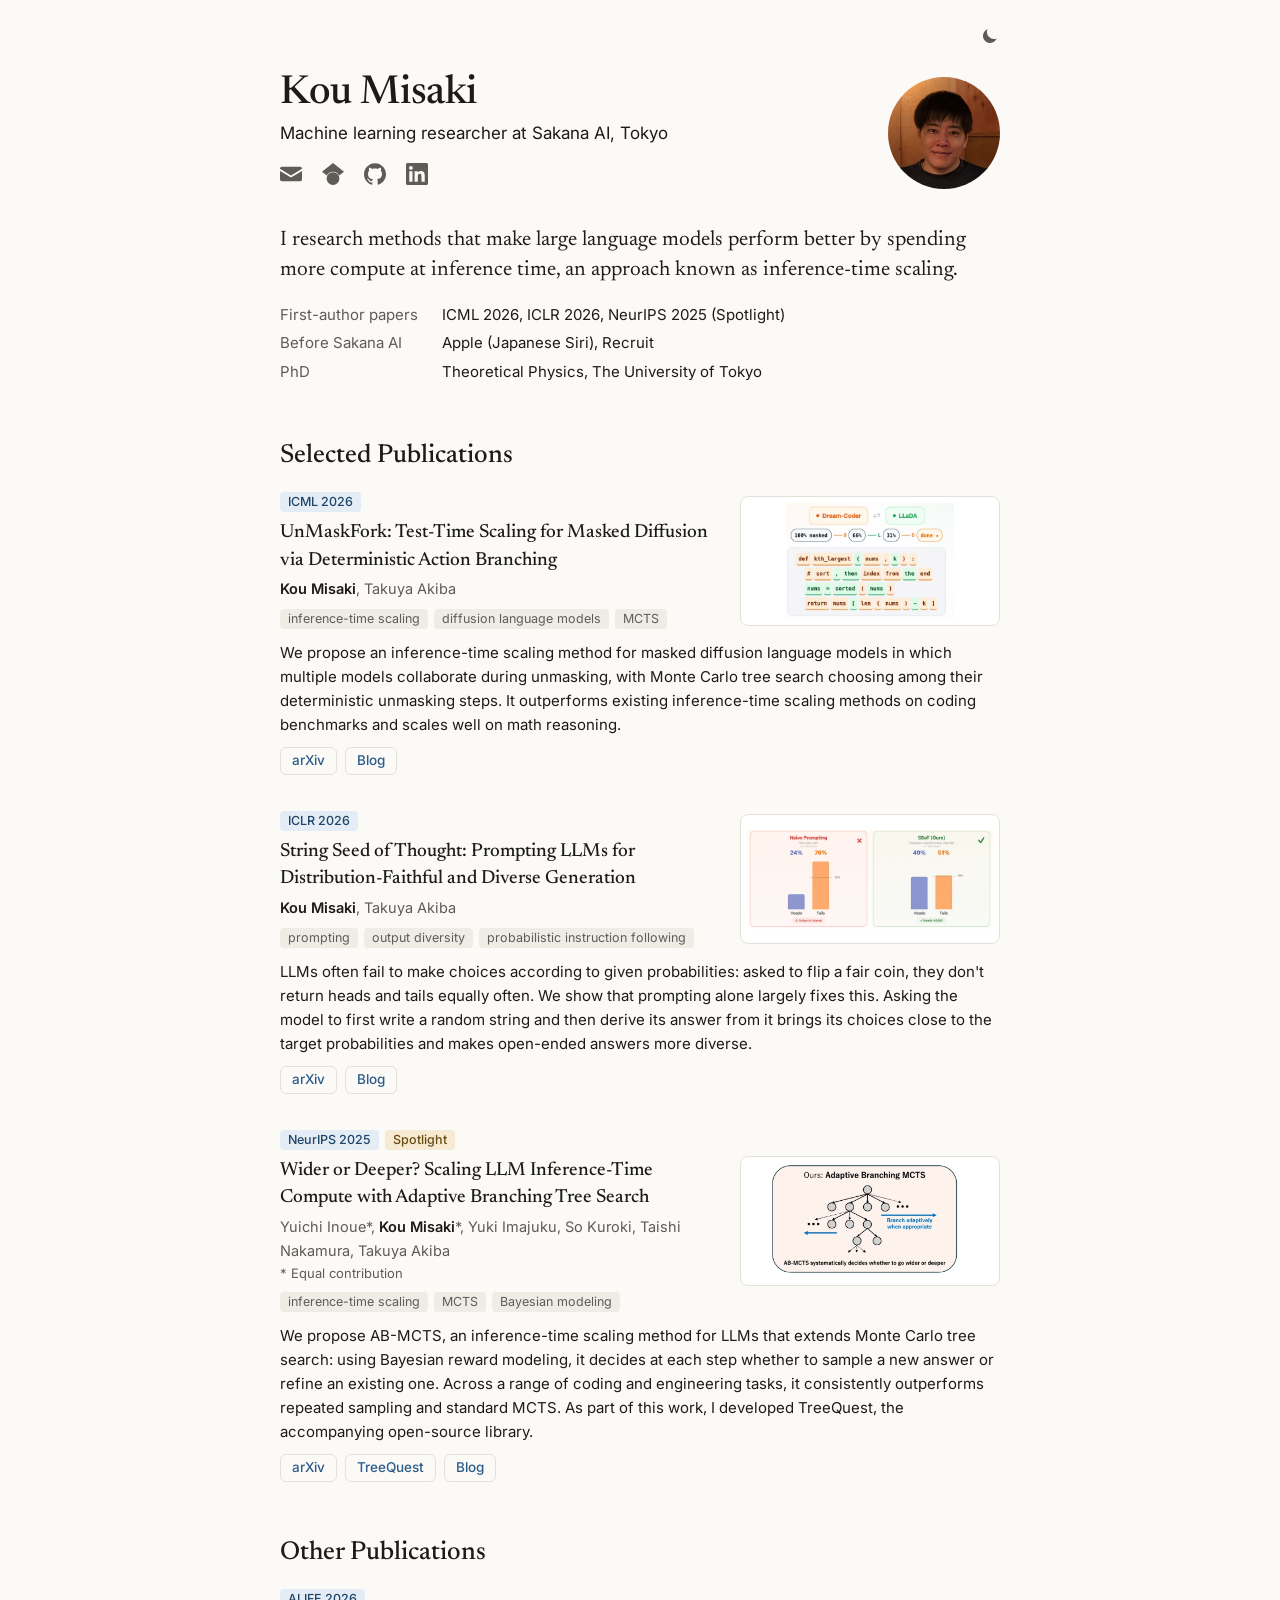
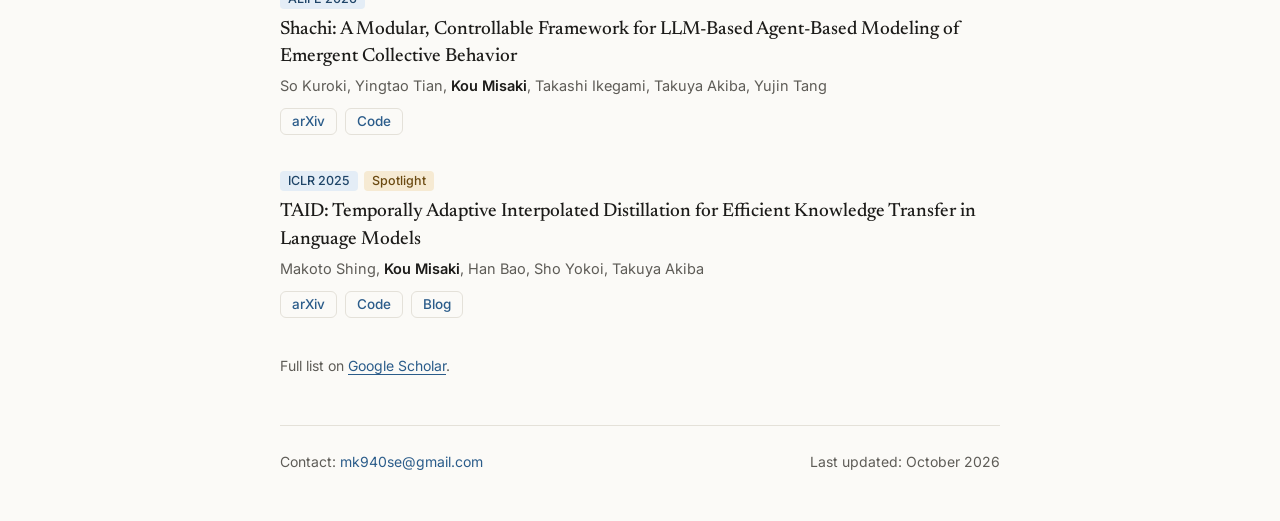
==== commit b3f2494d: "Explain the equal-contribution mark right under the AB-MCTS authors The note sat at the bottom of th" ====
--- a/index.html
+++ b/index.html
@@ -10,10 +10,13 @@
 <meta property="og:title" content="Kou Misaki — Machine learning researcher">
 <meta property="og:description" content="Machine learning researcher at Sakana AI working on inference-time scaling for LLMs, with first-author papers at ICML, ICLR and NeurIPS.">
 <meta property="og:url" content="https://koumisaki.com/">
-<meta property="og:image" content="https://koumisaki.com/images/portrait.jpg">
+<meta property="og:image" content="https://koumisaki.com/images/share.png">
+<meta property="og:image:width" content="1200">
+<meta property="og:image:height" content="630">
+<meta property="og:image:alt" content="Kou Misaki, machine learning researcher at Sakana AI, working on inference-time scaling, Monte Carlo tree search and large language models">
 <meta property="profile:first_name" content="Kou">
 <meta property="profile:last_name" content="Misaki">
-<meta name="twitter:card" content="summary">
+<meta name="twitter:card" content="summary_large_image">
 <link rel="icon" type="image/svg+xml" href="/favicon.svg">
 <script type="application/ld+json">
 {
@@ -108,6 +111,7 @@
 <p class="venue"><span class="badge">NeurIPS 2025</span> <span class="badge award">Spotlight</span></p>
 <a class="paper-title" href="https://arxiv.org/abs/2503.04412">Wider or Deeper? Scaling LLM Inference-Time Compute with Adaptive Branching Tree Search</a>
 <p class="authors">Yuichi Inoue*, <strong>Kou Misaki</strong>*, Yuki Imajuku, So Kuroki, Taishi Nakamura, Takuya Akiba</p>
+<p class="author-note">* Equal contribution</p>
 <ul class="keywords" role="list"><li>inference-time scaling</li><li>MCTS</li><li>Bayesian modeling</li></ul>
 </div>
 <a class="thumb" href="https://sakana.ai/ab-mcts/" tabindex="-1" aria-hidden="true"><img src="/images/papers/ab-mcts-schematic.webp" width="720" height="411" alt="" loading="lazy" decoding="async"></a>
@@ -142,7 +146,7 @@
 <p class="paper-links"><a href="https://arxiv.org/abs/2501.16937">arXiv</a> <a href="https://github.com/SakanaAI/TAID">Code</a> <a href="https://sakana.ai/taid/">Blog</a></p>
 </li>
 </ol>
-<p class="legend">* Equal contribution. Full list on <a href="https://scholar.google.com/citations?user=8kL-3m4AAAAJ">Google Scholar</a>.</p>
+<p class="legend">Full list on <a href="https://scholar.google.com/citations?user=8kL-3m4AAAAJ">Google Scholar</a>.</p>
 </section>
 </main>
 <footer class="footer">
--- a/style.css
+++ b/style.css
@@ -110,6 +110,7 @@
 .paper-title { font-family: var(--font-serif); font-size: 19px; font-weight: 500; line-height: 1.35; color: var(--text); overflow-wrap: anywhere; }
 .authors { color: var(--text-secondary); font-size: 14.5px; }
 .authors strong { color: var(--text); font-weight: 600; }
+.paper .author-note { margin-top: 0; color: var(--text-secondary); font-size: 13px; }
 .keywords { list-style: none; padding: 0; margin: 8px 0 0; display: flex; flex-wrap: wrap; gap: 6px; }
 .keywords li { font-size: 12.5px; line-height: 1.6; padding: 0 8px; border-radius: 4px; background: var(--tag-bg); color: var(--text-secondary); }
 .tldr { font-size: 15px; line-height: 1.6; }
